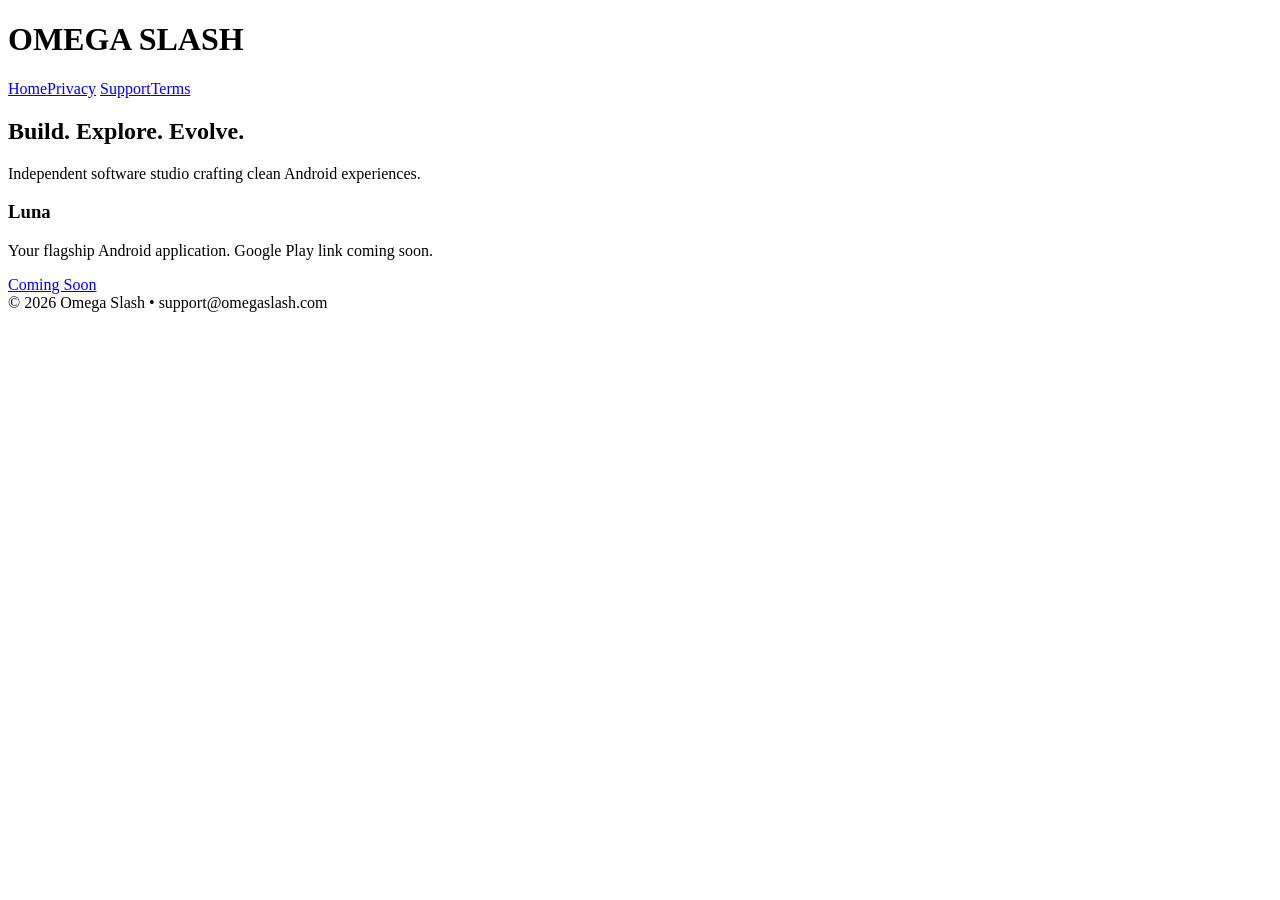
==== index.html @ 8f0b4fd2 "Initial commit" ====
<!DOCTYPE html>
<html lang="en"><head>
<meta charset="UTF-8"><meta name="viewport" content="width=device-width,initial-scale=1">
<title>Omega Slash | Software Studio</title>
<meta name="description" content="Omega Slash builds elegant Android applications including Luna.">
<meta property="og:title" content="Omega Slash">
<meta property="og:description" content="Elegant Android applications.">
<meta property="og:type" content="website">
<meta property="og:url" content="https://omegaslash.com">
<link rel="canonical" href="https://omegaslash.com">
<link rel="icon" href="assets/favicon.svg">
<link rel="stylesheet" href="styles/main.css">
</head><body>
<header><h1>OMEGA SLASH</h1><nav>
<a href="index.html">Home</a><a href="privacy.html">Privacy</a>
<a href="support.html">Support</a><a href="terms.html">Terms</a>
</nav></header>
<main class="hero">
<h2>Build. Explore. Evolve.</h2>
<p>Independent software studio crafting clean Android experiences.</p>
<section class="card">
<h3>Luna</h3>
<p>Your flagship Android application. Google Play link coming soon.</p>
<a class="btn" href="#">Coming Soon</a>
</section>
</main>
<footer>© 2026 Omega Slash • support@omegaslash.com</footer>
<script src="js/main.js"></script>
</body></html>
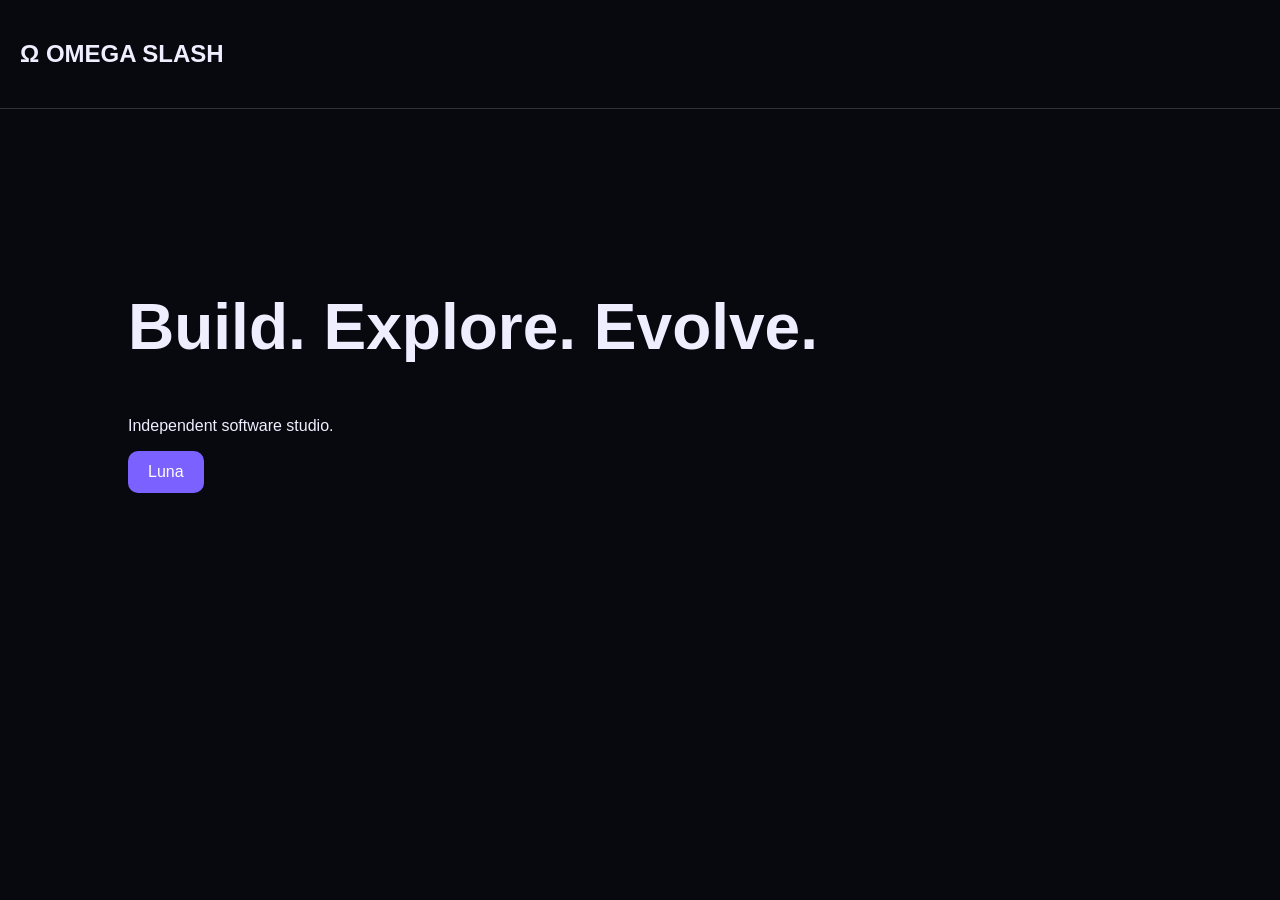
==== commit 909c2293: "feat: create initial Omega Slash website" ====
--- a/index.html
+++ b/index.html
@@ -1,29 +1 @@
-<!DOCTYPE html>
-<html lang="en"><head>
-<meta charset="UTF-8"><meta name="viewport" content="width=device-width,initial-scale=1">
-<title>Omega Slash | Software Studio</title>
-<meta name="description" content="Omega Slash builds elegant Android applications including Luna.">
-<meta property="og:title" content="Omega Slash">
-<meta property="og:description" content="Elegant Android applications.">
-<meta property="og:type" content="website">
-<meta property="og:url" content="https://omegaslash.com">
-<link rel="canonical" href="https://omegaslash.com">
-<link rel="icon" href="assets/favicon.svg">
-<link rel="stylesheet" href="styles/main.css">
-</head><body>
-<header><h1>OMEGA SLASH</h1><nav>
-<a href="index.html">Home</a><a href="privacy.html">Privacy</a>
-<a href="support.html">Support</a><a href="terms.html">Terms</a>
-</nav></header>
-<main class="hero">
-<h2>Build. Explore. Evolve.</h2>
-<p>Independent software studio crafting clean Android experiences.</p>
-<section class="card">
-<h3>Luna</h3>
-<p>Your flagship Android application. Google Play link coming soon.</p>
-<a class="btn" href="#">Coming Soon</a>
-</section>
-</main>
-<footer>© 2026 Omega Slash • support@omegaslash.com</footer>
-<script src="js/main.js"></script>
-</body></html>+<!doctype html><html><head><meta charset='utf-8'><meta name='viewport' content='width=device-width,initial-scale=1'><title>Omega Slash</title><link rel='stylesheet' href='styles/main.css'></head><body><header><h2>Ω OMEGA SLASH</h2></header><section class='hero'><h1>Build. Explore. Evolve.</h1><p>Independent software studio.</p><a href='#'>Luna</a></section><script src='js/main.js'></script></body></html>
--- a/styles/main.css
+++ b/styles/main.css
@@ -0,0 +1 @@
+body{margin:0;background:#07090f;color:#eef;font-family:Arial}header{padding:20px;border-bottom:1px solid #333}.hero{padding:10%;max-width:900px}h1{font-size:64px}a{display:inline-block;padding:12px 20px;background:#7b61ff;color:#fff;text-decoration:none;border-radius:10px}
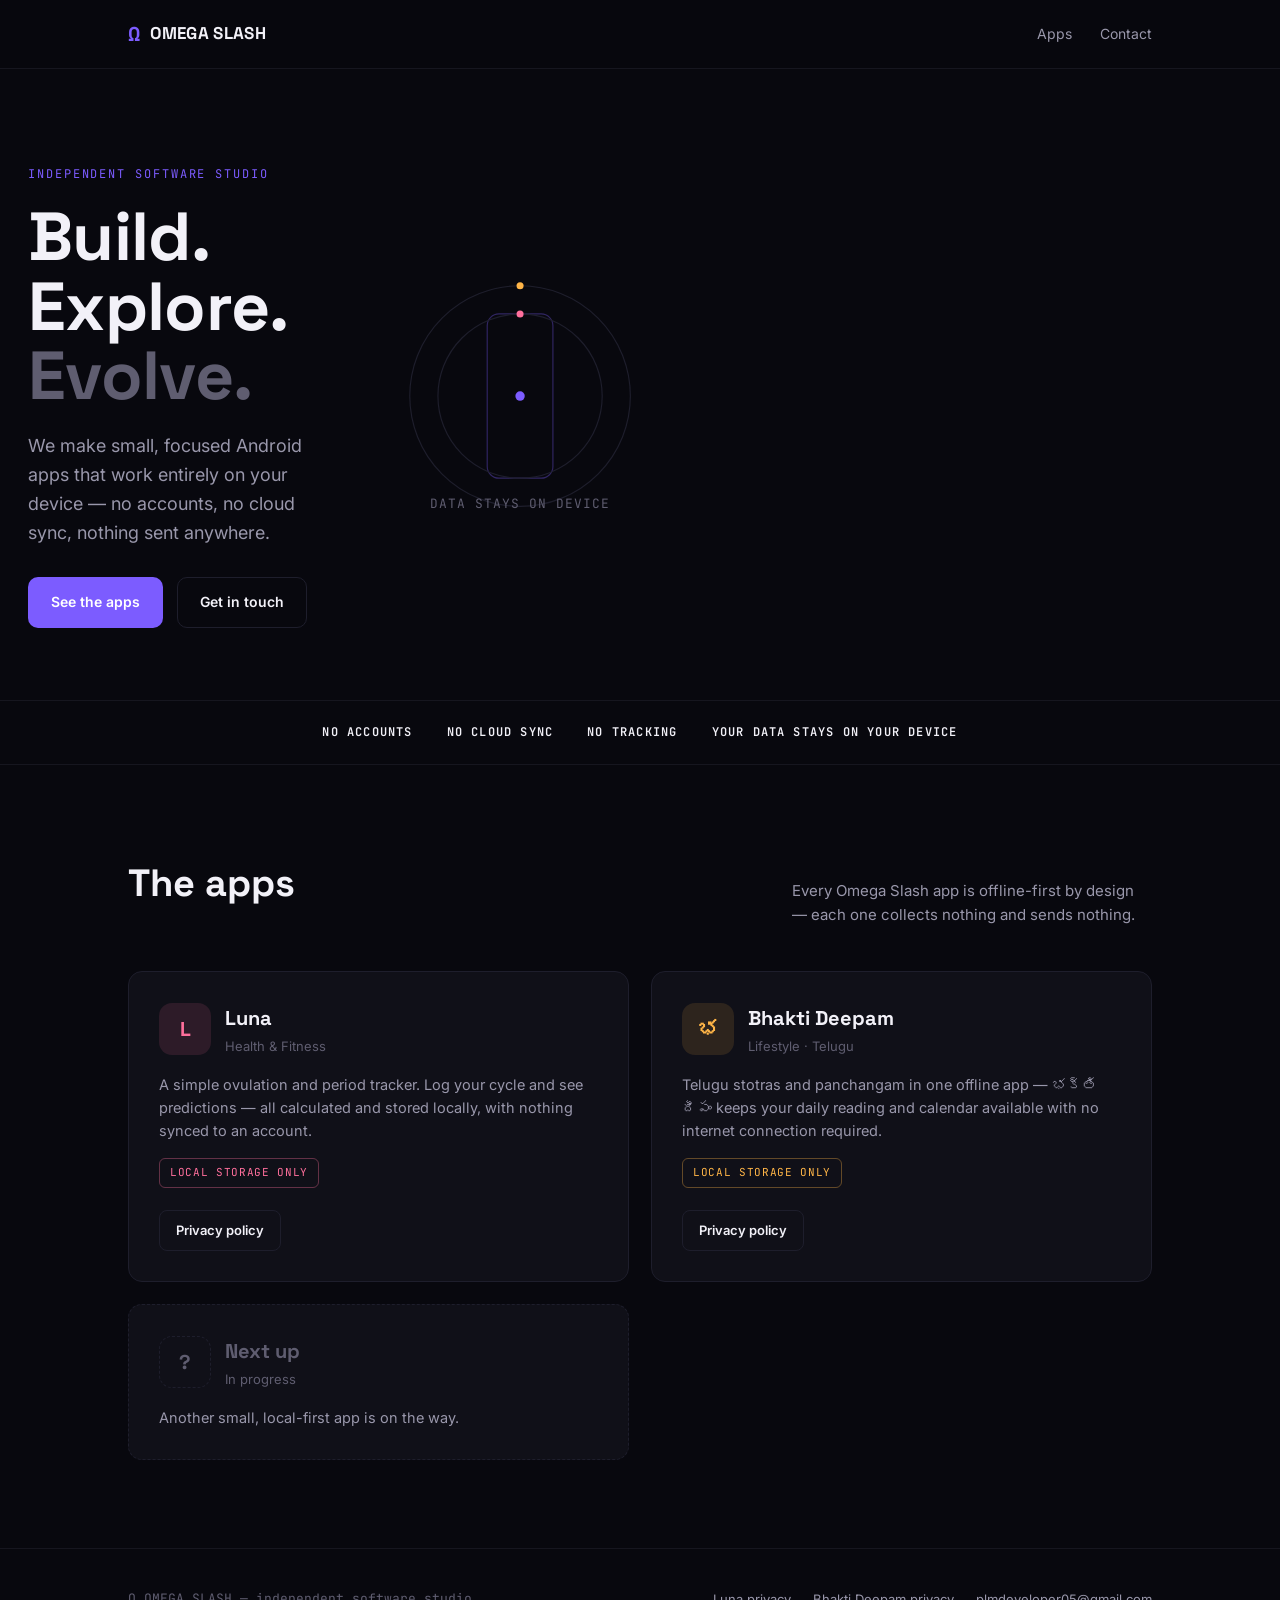
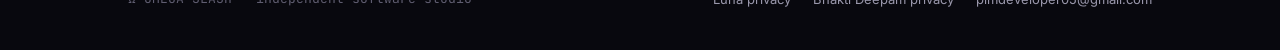
==== commit 46e267d0: "Redesigned the site with new styles" ====
--- a/index.html
+++ b/index.html
@@ -1 +1,137 @@
-<!doctype html><html><head><meta charset='utf-8'><meta name='viewport' content='width=device-width,initial-scale=1'><title>Omega Slash</title><link rel='stylesheet' href='styles/main.css'></head><body><header><h2>Ω OMEGA SLASH</h2></header><section class='hero'><h1>Build. Explore. Evolve.</h1><p>Independent software studio.</p><a href='#'>Luna</a></section><script src='js/main.js'></script></body></html>+<!DOCTYPE html>
+<html lang="en">
+<head>
+<meta charset="UTF-8">
+<meta name="viewport" content="width=device-width, initial-scale=1.0">
+<title>Omega Slash — Independent Software Studio</title>
+<meta name="description" content="Omega Slash builds small, local-first Android apps. No accounts, no cloud sync, no tracking — everything stays on your device.">
+<link rel="icon" href="data:,">
+<link rel="preconnect" href="https://fonts.googleapis.com">
+<link rel="preconnect" href="https://fonts.gstatic.com" crossorigin>
+<link href="https://fonts.googleapis.com/css2?family=Space+Grotesk:wght@500;700&family=Inter:wght@400;500;600&family=JetBrains+Mono:wght@400;500&display=swap" rel="stylesheet">
+<link rel="stylesheet" href="styles.css">
+</head>
+<body>
+
+<nav class="nav">
+  <div class="wrap">
+    <a class="brand" href="#top"><span class="glyph">Ω</span> OMEGA SLASH</a>
+    <div class="nav-links">
+      <a href="#apps">Apps</a>
+      <a href="mailto:plmdeveloper05@gmail.com">Contact</a>
+    </div>
+  </div>
+</nav>
+
+<header class="hero" id="top">
+  <div class="wrap" style="display:grid; grid-template-columns:1.1fr .9fr; gap:48px; align-items:center;">
+    <div>
+      <p class="eyebrow">Independent software studio</p>
+      <h1>
+        <span class="line">Build.</span>
+        <span class="line">Explore.</span>
+        <span class="line dim">Evolve.</span>
+      </h1>
+      <p class="lede">We make small, focused Android apps that work entirely on your device — no accounts, no cloud sync, nothing sent anywhere.</p>
+      <div class="ctas">
+        <a class="btn btn-primary" href="#apps">See the apps</a>
+        <a class="btn btn-ghost" href="mailto:plmdeveloper05@gmail.com">Get in touch</a>
+      </div>
+    </div>
+
+    <div class="loop-graphic" aria-hidden="true">
+      <svg viewBox="0 0 220 220">
+        <rect x="82" y="40" width="56" height="140" rx="10" class="loop-ring active" stroke-width="2"/>
+        <circle cx="110" cy="110" r="4" class="loop-dot"/>
+        <g class="loop-orbit">
+          <circle cx="110" cy="110" r="70" class="loop-ring"/>
+          <circle cx="110" cy="40" r="3" fill="var(--luna)"/>
+        </g>
+        <g class="loop-orbit" style="animation-duration:20s; animation-direction:reverse;">
+          <circle cx="110" cy="110" r="94" class="loop-ring"/>
+          <circle cx="110" cy="16" r="3" fill="var(--bhakti)"/>
+        </g>
+        <text x="110" y="205" text-anchor="middle" class="loop-caption">DATA STAYS ON DEVICE</text>
+      </svg>
+    </div>
+  </div>
+</header>
+
+<div class="ethos">
+  <div class="wrap">
+    <span><b>No accounts</b></span>
+    <span><b>No cloud sync</b></span>
+    <span><b>No tracking</b></span>
+    <span><b>Your data stays on your device</b></span>
+  </div>
+</div>
+
+<section id="apps">
+  <div class="wrap">
+    <div class="section-head">
+      <h2>The apps</h2>
+      <p>Every Omega Slash app is offline-first by design — each one collects nothing and sends nothing.</p>
+    </div>
+
+    <div class="apps-grid">
+
+      <article class="app-card" data-app="luna">
+        <div class="app-top">
+          <div class="app-icon">L</div>
+          <div>
+            <h3 class="app-name">Luna</h3>
+            <p class="app-category">Health &amp; Fitness</p>
+          </div>
+        </div>
+        <p class="app-desc">A simple ovulation and period tracker. Log your cycle and see predictions — all calculated and stored locally, with nothing synced to an account.</p>
+        <span class="app-badge">Local storage only</span>
+        <div class="app-actions">
+          <a class="btn btn-ghost btn-small" href="privacy-luna.html">Privacy policy</a>
+          <!-- add Play Store link once live: <a class="btn btn-primary btn-small" href="#">Get it on Play</a> -->
+        </div>
+      </article>
+
+      <article class="app-card" data-app="bhakti">
+        <div class="app-top">
+          <div class="app-icon">భ</div>
+          <div>
+            <h3 class="app-name">Bhakti Deepam</h3>
+            <p class="app-category">Lifestyle · Telugu</p>
+          </div>
+        </div>
+        <p class="app-desc">Telugu stotras and panchangam in one offline app — భక్తి దీపం keeps your daily reading and calendar available with no internet connection required.</p>
+        <span class="app-badge">Local storage only</span>
+        <div class="app-actions">
+          <a class="btn btn-ghost btn-small" href="privacy-bhakti-deepam.html">Privacy policy</a>
+          <!-- add Play Store link once live: <a class="btn btn-primary btn-small" href="#">Get it on Play</a> -->
+        </div>
+      </article>
+
+      <article class="app-card ghost">
+        <div class="app-top">
+          <div class="app-icon" style="background:transparent; border:1px dashed var(--line); color:var(--text-faint);">?</div>
+          <div>
+            <h3 class="app-name">Next up</h3>
+            <p class="app-category">In progress</p>
+          </div>
+        </div>
+        <p class="app-desc">Another small, local-first app is on the way.</p>
+      </article>
+
+    </div>
+  </div>
+</section>
+
+<footer>
+  <div class="wrap">
+    <div class="foot-brand">Ω OMEGA SLASH — independent software studio</div>
+    <div class="foot-links">
+      <a href="privacy-luna.html">Luna privacy</a>
+      <a href="privacy-bhakti-deepam.html">Bhakti Deepam privacy</a>
+      <a href="mailto:plmdeveloper05@gmail.com">plmdeveloper05@gmail.com</a>
+    </div>
+  </div>
+</footer>
+
+</body>
+</html>
--- a/styles.css
+++ b/styles.css
@@ -0,0 +1,348 @@
+/* ============================================================
+   OMEGA SLASH — shared styles
+   Token system: bg near-black w/ violet cast, single studio accent
+   (violet), per-app accent colors on cards only.
+   ============================================================ */
+
+:root{
+  --bg:        #08080e;
+  --bg-raised: #0f0f1a;
+  --bg-card:   #101018;
+  --line:      #1e1e2c;
+  --line-soft: #16161f;
+  --text:      #f2f1f8;
+  --text-dim:  #9997ab;
+  --text-faint:#5f5d70;
+
+  --accent:    #7c5cff;   /* studio violet — from the existing Luna button */
+  --accent-ink:#efeaff;
+
+  --luna:      #ff6f9c;   /* rose — Luna (health/cycle) */
+  --luna-soft: rgba(255,111,156,.12);
+
+  --bhakti:    #ffb547;   /* marigold — Bhakti Deepam (devotional) */
+  --bhakti-soft:rgba(255,181,71,.12);
+
+  --font-display: "Space Grotesk", "Segoe UI", sans-serif;
+  --font-body:    "Inter", "Segoe UI", sans-serif;
+  --font-mono:    "JetBrains Mono", ui-monospace, "Consolas", monospace;
+
+  --radius: 14px;
+  --maxw: 1080px;
+}
+
+*{ box-sizing:border-box; }
+html{ scroll-behavior:smooth; }
+@media (prefers-reduced-motion: reduce){
+  html{ scroll-behavior:auto; }
+  *{ animation-duration:.001ms !important; animation-iteration-count:1 !important; transition-duration:.001ms !important; }
+}
+
+body{
+  margin:0;
+  background:var(--bg);
+  color:var(--text);
+  font-family:var(--font-body);
+  font-size:16px;
+  line-height:1.6;
+  -webkit-font-smoothing:antialiased;
+}
+
+a{ color:inherit; text-decoration:none; }
+img{ max-width:100%; display:block; }
+
+::selection{ background:var(--accent); color:#fff; }
+
+:focus-visible{
+  outline:2px solid var(--accent);
+  outline-offset:3px;
+  border-radius:4px;
+}
+
+.wrap{
+  max-width:var(--maxw);
+  margin:0 auto;
+  padding:0 28px;
+}
+
+/* ---------- nav ---------- */
+.nav{
+  position:sticky; top:0; z-index:20;
+  background:rgba(8,8,14,.82);
+  backdrop-filter:blur(10px);
+  border-bottom:1px solid var(--line-soft);
+}
+.nav .wrap{
+  display:flex; align-items:center; justify-content:space-between;
+  height:68px;
+}
+.brand{
+  display:flex; align-items:center; gap:10px;
+  font-family:var(--font-display);
+  font-weight:700;
+  font-size:17px;
+  letter-spacing:.02em;
+}
+.brand .glyph{
+  font-size:20px;
+  color:var(--accent);
+}
+.nav-links{
+  display:flex; align-items:center; gap:28px;
+  font-size:14px;
+  color:var(--text-dim);
+}
+.nav-links a:hover{ color:var(--text); }
+.nav-links .home-link{ display:none; }
+
+/* ---------- hero ---------- */
+.hero{
+  padding:96px 0 72px;
+  display:grid;
+  grid-template-columns:1.1fr .9fr;
+  gap:48px;
+  align-items:center;
+}
+.eyebrow{
+  font-family:var(--font-mono);
+  font-size:12px;
+  letter-spacing:.16em;
+  text-transform:uppercase;
+  color:var(--accent);
+  margin:0 0 18px;
+}
+.hero h1{
+  font-family:var(--font-display);
+  font-weight:700;
+  font-size:clamp(40px, 6vw, 68px);
+  line-height:1.02;
+  letter-spacing:-.01em;
+  margin:0 0 22px;
+}
+.hero h1 .line{ display:block; }
+.hero h1 .line.dim{ color:var(--text-faint); }
+.hero p.lede{
+  font-size:18px;
+  color:var(--text-dim);
+  max-width:46ch;
+  margin:0 0 30px;
+}
+.hero .ctas{
+  display:flex; gap:14px; flex-wrap:wrap;
+}
+.btn{
+  display:inline-flex; align-items:center; gap:8px;
+  padding:13px 22px;
+  border-radius:10px;
+  font-size:14px; font-weight:600;
+  border:1px solid transparent;
+  cursor:pointer;
+  transition:transform .15s ease, border-color .15s ease, background .15s ease;
+}
+.btn:hover{ transform:translateY(-1px); }
+.btn-primary{ background:var(--accent); color:#fff; }
+.btn-primary:hover{ background:#8f71ff; }
+.btn-ghost{ background:transparent; border-color:var(--line); color:var(--text); }
+.btn-ghost:hover{ border-color:var(--accent); }
+.btn-small{ padding:9px 16px; font-size:13px; border-radius:8px; }
+
+/* ---------- signature graphic: local-loop device ---------- */
+.loop-graphic{
+  position:relative;
+  aspect-ratio:1/1;
+  display:flex; align-items:center; justify-content:center;
+}
+.loop-graphic svg{ width:100%; height:100%; }
+.loop-ring{
+  fill:none; stroke:var(--line); stroke-width:1;
+}
+.loop-ring.active{ stroke:var(--accent); opacity:.35; }
+.loop-dot{
+  fill:var(--accent);
+}
+@keyframes orbit{
+  from{ transform:rotate(0deg); }
+  to{ transform:rotate(360deg); }
+}
+.loop-orbit{
+  transform-origin:110px 110px;
+  animation:orbit 14s linear infinite;
+}
+.loop-caption{
+  font-family:var(--font-mono);
+  font-size:11px;
+  fill:var(--text-faint);
+  letter-spacing:.08em;
+}
+
+/* ---------- ethos strip ---------- */
+.ethos{
+  border-top:1px solid var(--line-soft);
+  border-bottom:1px solid var(--line-soft);
+  padding:22px 0;
+}
+.ethos .wrap{
+  display:flex; flex-wrap:wrap; gap:10px 34px;
+  justify-content:center;
+}
+.ethos span{
+  font-family:var(--font-mono);
+  font-size:12px;
+  letter-spacing:.1em;
+  text-transform:uppercase;
+  color:var(--text-dim);
+}
+.ethos span b{ color:var(--text); font-weight:600; }
+
+/* ---------- section heads ---------- */
+section{ padding:88px 0; }
+.section-head{
+  display:flex; align-items:baseline; justify-content:space-between;
+  gap:20px;
+  margin-bottom:44px;
+  flex-wrap:wrap;
+}
+.section-head h2{
+  font-family:var(--font-display);
+  font-size:clamp(28px,4vw,38px);
+  margin:0;
+}
+.section-head p{
+  color:var(--text-dim);
+  margin:0;
+  max-width:40ch;
+  font-size:15px;
+}
+
+/* ---------- app cards ---------- */
+.apps-grid{
+  display:grid;
+  grid-template-columns:repeat(2, 1fr);
+  gap:22px;
+}
+.app-card{
+  background:var(--bg-card);
+  border:1px solid var(--line);
+  border-radius:var(--radius);
+  padding:30px;
+  display:flex; flex-direction:column; gap:16px;
+  transition:border-color .15s ease, transform .15s ease;
+}
+.app-card:hover{ transform:translateY(-2px); }
+.app-card[data-app="luna"]:hover{ border-color:var(--luna); }
+.app-card[data-app="bhakti"]:hover{ border-color:var(--bhakti); }
+
+.app-top{
+  display:flex; align-items:center; gap:14px;
+}
+.app-icon{
+  width:52px; height:52px;
+  border-radius:13px;
+  display:flex; align-items:center; justify-content:center;
+  font-family:var(--font-display);
+  font-weight:700;
+  font-size:20px;
+  flex-shrink:0;
+}
+.app-card[data-app="luna"] .app-icon{ background:var(--luna-soft); color:var(--luna); }
+.app-card[data-app="bhakti"] .app-icon{ background:var(--bhakti-soft); color:var(--bhakti); }
+
+.app-name{ font-family:var(--font-display); font-size:20px; font-weight:700; margin:0; }
+.app-category{ font-size:13px; color:var(--text-faint); margin:2px 0 0; }
+
+.app-desc{ color:var(--text-dim); font-size:14.5px; margin:0; }
+
+.app-badge{
+  align-self:flex-start;
+  font-family:var(--font-mono);
+  font-size:11px;
+  letter-spacing:.06em;
+  text-transform:uppercase;
+  padding:5px 10px;
+  border-radius:6px;
+  border:1px solid var(--line);
+  color:var(--text-dim);
+}
+.app-card[data-app="luna"] .app-badge{ border-color:rgba(255,111,156,.35); color:var(--luna); }
+.app-card[data-app="bhakti"] .app-badge{ border-color:rgba(255,181,71,.35); color:var(--bhakti); }
+
+.app-actions{
+  display:flex; gap:10px; margin-top:auto; padding-top:6px;
+  flex-wrap:wrap;
+}
+
+/* coming soon ghost card */
+.app-card.ghost{
+  border-style:dashed;
+  align-items:flex-start;
+  justify-content:center;
+  color:var(--text-faint);
+}
+.app-card.ghost .app-name{ color:var(--text-faint); }
+
+/* ---------- footer ---------- */
+footer{
+  border-top:1px solid var(--line-soft);
+  padding:40px 0;
+}
+footer .wrap{
+  display:flex; justify-content:space-between; align-items:center;
+  flex-wrap:wrap; gap:16px;
+}
+.foot-brand{
+  font-family:var(--font-mono);
+  font-size:13px;
+  color:var(--text-faint);
+}
+.foot-links{
+  display:flex; gap:22px;
+  font-size:13px;
+  color:var(--text-dim);
+}
+.foot-links a:hover{ color:var(--text); }
+
+/* ---------- privacy policy page ---------- */
+.policy{
+  padding:64px 0 100px;
+}
+.policy .wrap{ max-width:760px; }
+.policy-header{ margin-bottom:44px; }
+.policy-app-tag{
+  display:inline-flex; align-items:center; gap:8px;
+  font-family:var(--font-mono);
+  font-size:12px; letter-spacing:.08em; text-transform:uppercase;
+  color:var(--text-dim);
+  margin-bottom:14px;
+}
+.policy h1{
+  font-family:var(--font-display);
+  font-size:clamp(30px,4vw,42px);
+  margin:0 0 10px;
+}
+.policy .updated{ color:var(--text-faint); font-size:13px; }
+.policy h2{
+  font-family:var(--font-display);
+  font-size:19px;
+  margin:40px 0 12px;
+}
+.policy p, .policy li{ color:var(--text-dim); font-size:15px; }
+.policy ul{ padding-left:20px; }
+.no-data-box{
+  margin:28px 0;
+  padding:20px 22px;
+  border-radius:12px;
+  border:1px solid rgba(124,92,255,.3);
+  background:rgba(124,92,255,.08);
+  color:var(--text);
+  font-size:15px;
+}
+.policy a.contact{ color:var(--accent); }
+.policy a.contact:hover{ text-decoration:underline; }
+
+/* ---------- responsive ---------- */
+@media (max-width:820px){
+  .hero{ grid-template-columns:1fr; padding-top:56px; }
+  .loop-graphic{ max-width:220px; margin:0 auto; order:-1; }
+  .apps-grid{ grid-template-columns:1fr; }
+  .nav-links{ gap:16px; }
+}
